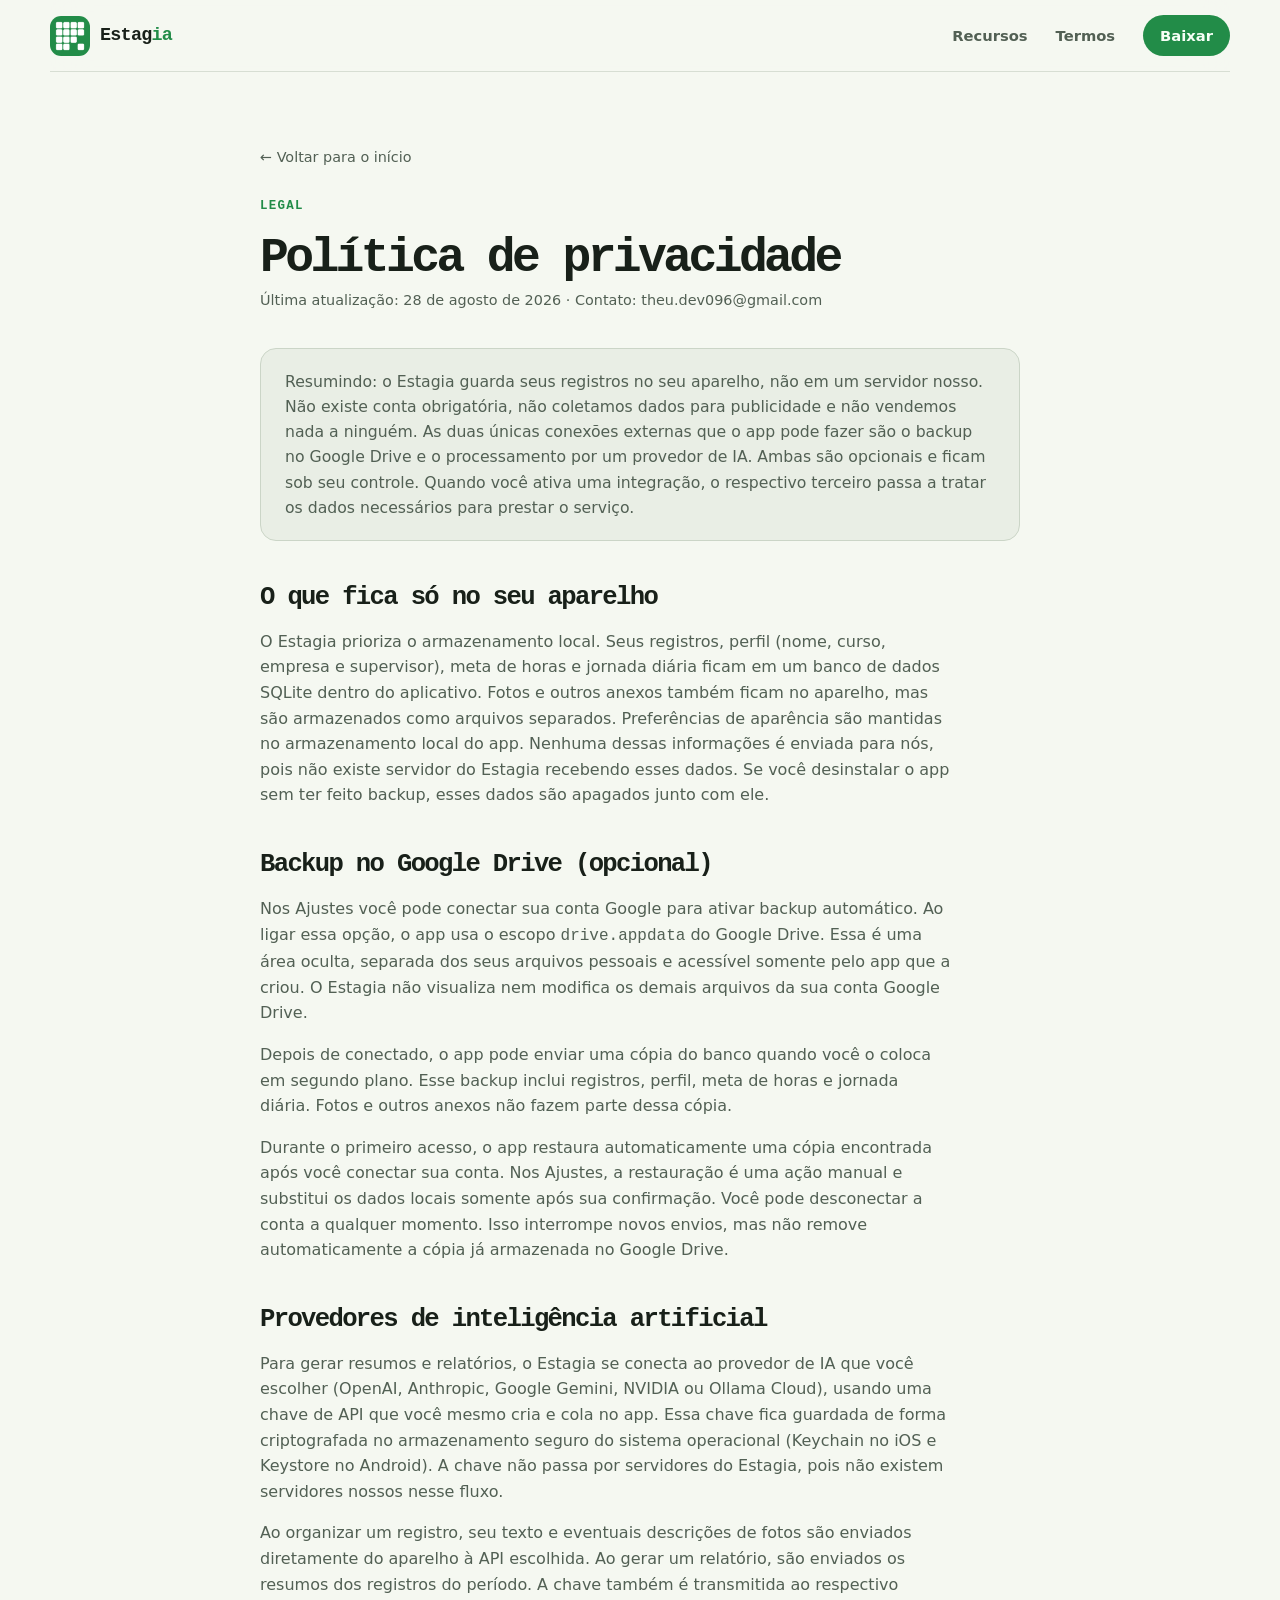
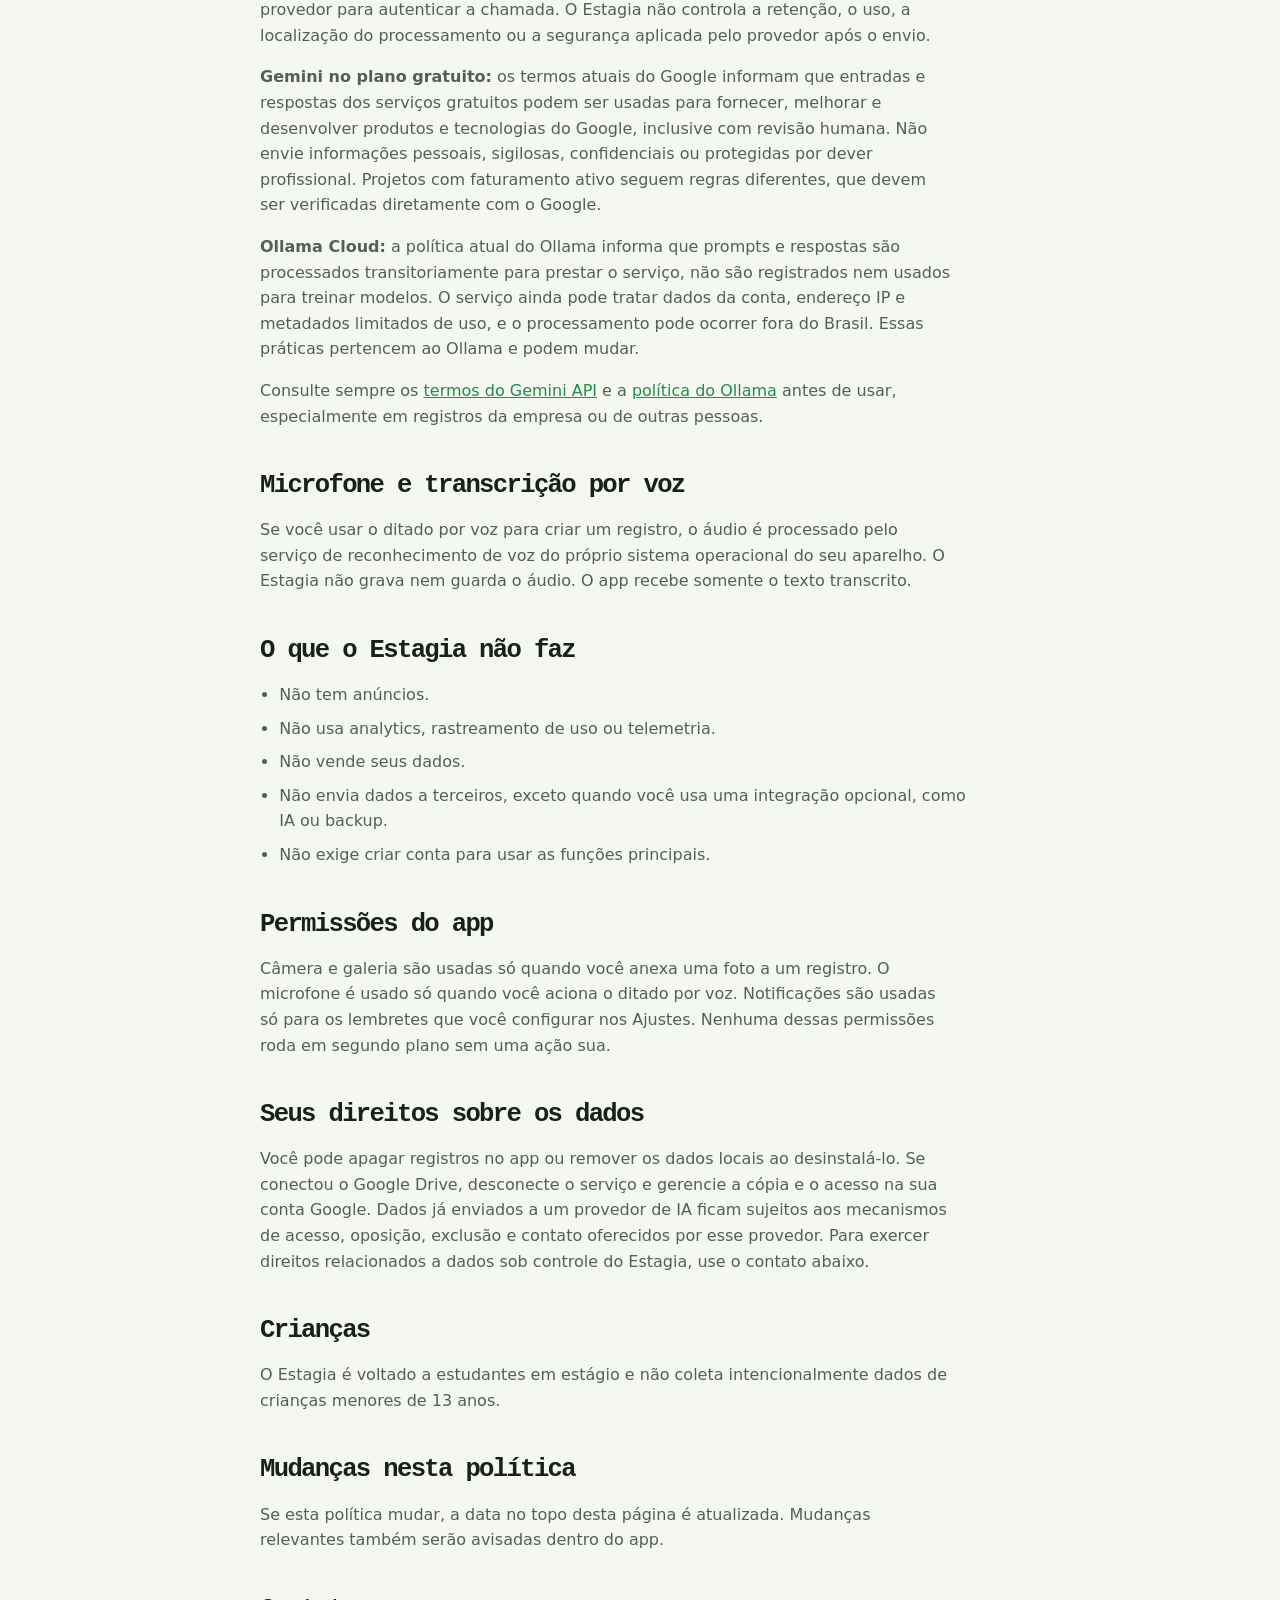
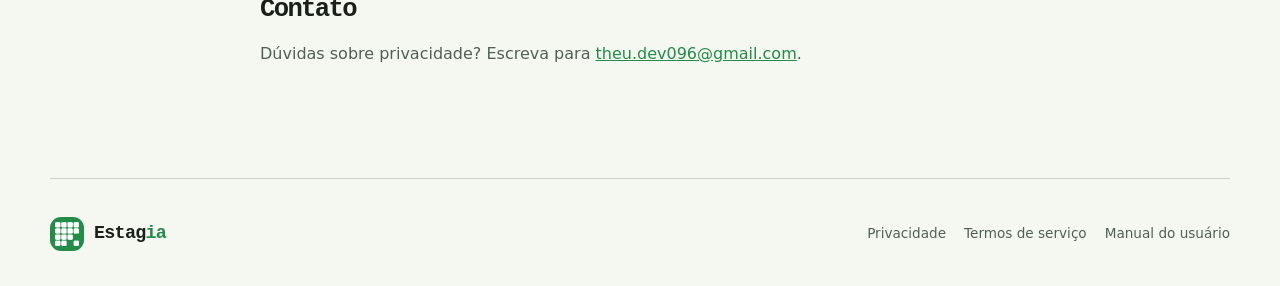
==== privacidade.html @ d01fb8dd "Publica site do Estagia" ====
<!doctype html>
<html lang="pt-BR">
  <head>
    <meta charset="utf-8" />
    <meta name="viewport" content="width=device-width, initial-scale=1" />
    <meta
      name="description"
      content="Política de privacidade do Estagia: o que fica no seu aparelho, o que o backup opcional no Google Drive faz e como funciona a integração com provedores de IA."
    />
    <meta name="theme-color" content="#228c48" />
    <title>Privacidade | Estagia</title>
    <link rel="icon" href="site-assets/app-icon.png" />
    <link rel="stylesheet" href="styles.css" />
    <script src="site.js" defer></script>
  </head>
  <body>
    <a class="skip-link" href="#conteudo">Ir para o conteúdo</a>

    <header class="site-header">
      <a class="brand" href="index.html" aria-label="Estagia, página inicial">
        <img src="site-assets/app-icon.png" width="40" height="40" alt="" />
        <span>Estag<span class="brand-accent">ia</span></span>
      </a>

      <nav aria-label="Navegação principal">
        <a href="index.html#recursos">Recursos</a>
        <a href="termos.html">Termos</a>
        <a class="nav-download" href="index.html#download" data-download>Baixar</a>
      </nav>
    </header>

    <main id="conteudo">
      <div class="legal-main">
        <a class="legal-back" href="index.html">← Voltar para o início</a>
        <p class="eyebrow">Legal</p>
        <h1>Política de privacidade</h1>
        <p class="legal-updated">Última atualização: 28 de agosto de 2026 · Contato: theu.dev096@gmail.com</p>

        <p class="legal-callout">
          Resumindo: o Estagia guarda seus registros no seu aparelho, não em um
          servidor nosso. Não existe conta obrigatória, não coletamos dados
          para publicidade e não vendemos nada a ninguém. As duas únicas
          conexões externas que o app pode fazer são o backup no Google Drive
          e o processamento por um provedor de IA. Ambas são opcionais e ficam
          sob seu controle. Quando você ativa uma integração, o respectivo
          terceiro passa a tratar os dados necessários para prestar o serviço.
        </p>

        <div class="legal-body">
          <h2>O que fica só no seu aparelho</h2>
          <p>
            O Estagia prioriza o armazenamento local. Seus registros, perfil
            (nome, curso, empresa e supervisor), meta de horas e jornada diária
            ficam em um banco de dados SQLite dentro do aplicativo. Fotos e
            outros anexos também ficam no aparelho, mas são armazenados como
            arquivos separados. Preferências de aparência são mantidas no
            armazenamento local do app. Nenhuma dessas informações é enviada
            para nós, pois não existe servidor do Estagia recebendo esses
            dados. Se você
            desinstalar o app sem ter feito backup, esses dados são apagados
            junto com ele.
          </p>

          <h2>Backup no Google Drive (opcional)</h2>
          <p>
            Nos Ajustes você pode conectar sua conta Google para ativar backup
            automático. Ao ligar essa opção, o app usa o escopo
            <code>drive.appdata</code> do Google Drive. Essa é uma área oculta,
            separada dos seus arquivos pessoais e acessível somente pelo app
            que a criou. O Estagia não visualiza nem modifica os demais
            arquivos da sua conta Google Drive.
          </p>
          <p>
            Depois de conectado, o app pode enviar uma cópia do banco quando
            você o coloca em segundo plano. Esse backup inclui registros,
            perfil, meta de horas e jornada diária. Fotos e outros anexos não
            fazem parte dessa cópia.
          </p>
          <p>
            Durante o primeiro acesso, o app restaura automaticamente uma cópia
            encontrada após você conectar sua conta. Nos Ajustes, a restauração
            é uma ação manual e substitui os dados locais somente após sua
            confirmação. Você pode desconectar a conta a qualquer momento.
            Isso interrompe novos envios, mas não remove automaticamente a
            cópia já armazenada no Google Drive.
          </p>

          <h2>Provedores de inteligência artificial</h2>
          <p>
            Para gerar resumos e relatórios, o Estagia se conecta ao provedor
            de IA que você escolher (OpenAI, Anthropic, Google Gemini,
            NVIDIA ou Ollama Cloud), usando uma chave de API que você mesmo
            cria e cola no app. Essa chave fica guardada de forma criptografada
            no armazenamento seguro do sistema operacional (Keychain no
            iOS e Keystore no Android). A chave não passa por servidores do
            Estagia, pois não existem servidores nossos nesse fluxo.
          </p>
          <p>
            Ao organizar um registro, seu texto e eventuais descrições de
            fotos são enviados diretamente do aparelho à API escolhida. Ao
            gerar um relatório, são enviados os resumos dos registros do
            período. A chave também é transmitida ao respectivo provedor para
            autenticar a chamada. O Estagia não controla a retenção, o uso, a
            localização do processamento ou a segurança aplicada pelo
            provedor após o envio.
          </p>
          <p>
            <strong>Gemini no plano gratuito:</strong> os termos atuais do
            Google informam que entradas e respostas dos serviços gratuitos
            podem ser usadas para fornecer, melhorar e desenvolver produtos e
            tecnologias do Google, inclusive com revisão humana. Não envie
            informações pessoais, sigilosas, confidenciais ou protegidas por
            dever profissional. Projetos com faturamento ativo seguem regras
            diferentes, que devem ser verificadas diretamente com o Google.
          </p>
          <p>
            <strong>Ollama Cloud:</strong> a política atual do Ollama informa
            que prompts e respostas são processados transitoriamente para
            prestar o serviço, não são registrados nem usados para treinar
            modelos. O serviço ainda pode tratar dados da conta, endereço IP e
            metadados limitados de uso, e o processamento pode ocorrer fora do
            Brasil. Essas práticas pertencem ao Ollama e podem mudar.
          </p>
          <p>
            Consulte sempre os
            <a href="https://ai.google.dev/gemini-api/terms">termos do Gemini API</a>
            e a <a href="https://ollama.com/privacy">política do Ollama</a>
            antes de usar, especialmente em registros da empresa ou de outras
            pessoas.
          </p>

          <h2>Microfone e transcrição por voz</h2>
          <p>
            Se você usar o ditado por voz para criar um registro, o áudio é
            processado pelo serviço de reconhecimento de voz do próprio
            sistema operacional do seu aparelho. O Estagia não grava nem
            guarda o áudio. O app recebe somente o texto transcrito.
          </p>

          <h2>O que o Estagia não faz</h2>
          <ul>
            <li>Não tem anúncios.</li>
            <li>Não usa analytics, rastreamento de uso ou telemetria.</li>
            <li>Não vende seus dados.</li>
            <li>Não envia dados a terceiros, exceto quando você usa uma integração opcional, como IA ou backup.</li>
            <li>Não exige criar conta para usar as funções principais.</li>
          </ul>

          <h2>Permissões do app</h2>
          <p>
            Câmera e galeria são usadas só quando você anexa uma foto a um
            registro. O microfone é usado só quando você aciona o ditado por
            voz. Notificações são usadas só para os lembretes que você
            configurar nos Ajustes. Nenhuma dessas permissões roda em segundo
            plano sem uma ação sua.
          </p>

          <h2>Seus direitos sobre os dados</h2>
          <p>
            Você pode apagar registros no app ou remover os dados locais ao
            desinstalá-lo. Se conectou o Google Drive, desconecte o serviço e
            gerencie a cópia e o acesso na sua conta Google. Dados já enviados
            a um provedor de IA ficam sujeitos aos mecanismos de acesso,
            oposição, exclusão e contato oferecidos por esse provedor. Para
            exercer direitos relacionados a dados sob controle do Estagia,
            use o contato abaixo.
          </p>

          <h2>Crianças</h2>
          <p>
            O Estagia é voltado a estudantes em estágio e não coleta
            intencionalmente dados de crianças menores de 13 anos.
          </p>

          <h2>Mudanças nesta política</h2>
          <p>
            Se esta política mudar, a data no topo desta página é atualizada.
            Mudanças relevantes também serão avisadas dentro do app.
          </p>

          <h2>Contato</h2>
          <p>
            Dúvidas sobre privacidade? Escreva para
            <a href="mailto:theu.dev096@gmail.com">theu.dev096@gmail.com</a>.
          </p>
        </div>
      </div>
    </main>

    <footer>
      <a class="brand brand-footer" href="index.html">
        <img src="site-assets/app-icon.png" width="34" height="34" alt="" />
        <span>Estag<span class="brand-accent">ia</span></span>
      </a>
      <div class="legal-footer-links">
        <a href="privacidade.html">Privacidade</a>
        <a href="termos.html">Termos de serviço</a>
        <a href="manual-usuario.pdf">Manual do usuário</a>
      </div>
    </footer>
  </body>
</html>
---- styles.css ----
:root {
  color-scheme: light dark;
  --bg: #f5f8f1;
  --surface: #e9eee5;
  --surface-strong: #dfe7da;
  --text: #182019;
  --muted: #526054;
  --line: #cbd5c7;
  --accent: #228c48;
  --accent-strong: #176a35;
  --accent-soft: #cfe8ce;
  --on-accent: #f7fff7;
  --shadow: 0 28px 80px rgb(44 77 48 / 0.16);
  --radius: 24px;
  --font-display: ui-monospace, "SFMono-Regular", "Cascadia Code", Consolas,
    monospace;
  --font-body: system-ui, -apple-system, BlinkMacSystemFont, "Segoe UI",
    sans-serif;
}

@media (prefers-color-scheme: dark) {
  :root {
    --bg: #0c100d;
    --surface: #171d18;
    --surface-strong: #202922;
    --text: #edf4ec;
    --muted: #aebbad;
    --line: #354237;
    --accent: #78dc87;
    --accent-strong: #5fcf73;
    --accent-soft: #173d24;
    --on-accent: #0a1a0d;
    --shadow: 0 28px 80px rgb(0 0 0 / 0.38);
  }
}

* {
  box-sizing: border-box;
}

html {
  scroll-behavior: smooth;
}

body {
  margin: 0;
  overflow-x: hidden;
  background: var(--bg);
  color: var(--text);
  font-family: var(--font-body);
  line-height: 1.6;
}

img {
  display: block;
  height: auto;
  max-width: 100%;
}

a {
  color: inherit;
}

.skip-link {
  position: fixed;
  top: 10px;
  left: 10px;
  z-index: 10;
  padding: 10px 14px;
  border-radius: 10px;
  background: var(--text);
  color: var(--bg);
  transform: translateY(-150%);
}

.skip-link:focus {
  transform: translateY(0);
}

.site-header {
  position: sticky;
  top: 0;
  z-index: 5;
  display: flex;
  width: min(1180px, calc(100% - 40px));
  min-height: 72px;
  margin: 0 auto;
  align-items: center;
  justify-content: space-between;
  border-bottom: 1px solid color-mix(in srgb, var(--line), transparent 28%);
  background: color-mix(in srgb, var(--bg), transparent 12%);
  backdrop-filter: blur(18px);
  -webkit-backdrop-filter: blur(18px);
}

.brand {
  display: inline-flex;
  align-items: center;
  gap: 10px;
  font-family: var(--font-display);
  font-size: 1.15rem;
  font-weight: 800;
  letter-spacing: -0.04em;
  text-decoration: none;
  white-space: nowrap;
}

.brand img {
  border-radius: 11px;
}

.brand-accent {
  color: var(--accent);
}

.mini-brand-mark {
  display: grid;
  grid-template-columns: repeat(4, 1fr);
  grid-template-rows: repeat(4, 1fr);
  width: 44px;
  height: 44px;
  gap: 3px;
  margin-bottom: 22px;
}

.mini-brand-mark span {
  border-radius: 3px;
  animation-name: estagia-pulse;
  animation-timing-function: ease-in-out;
  animation-iteration-count: infinite;
}

@keyframes estagia-pulse {
  0%,
  100% {
    background: color-mix(in srgb, var(--accent) 65%, var(--accent-soft));
  }
  25% {
    background: var(--accent);
  }
  50% {
    background: color-mix(in srgb, var(--accent) 65%, var(--accent-soft));
  }
  75% {
    background: color-mix(in srgb, var(--accent) 30%, var(--accent-soft));
  }
}

@media (prefers-reduced-motion: reduce) {
  .mini-brand-mark span {
    animation: none;
    background: color-mix(in srgb, var(--accent) 65%, var(--accent-soft));
  }
}

.eyebrow {
  color: var(--accent);
}

nav {
  display: flex;
  align-items: center;
  gap: 28px;
}

nav a {
  color: var(--muted);
  font-size: 0.92rem;
  font-weight: 650;
  text-decoration: none;
}

nav a:hover,
nav a:focus-visible {
  color: var(--text);
}

.nav-download {
  padding: 9px 17px;
  border-radius: 999px;
  background: var(--accent);
  color: var(--on-accent);
}

.nav-download:hover,
.nav-download:focus-visible {
  background: var(--accent-strong);
  color: var(--on-accent);
}

main {
  overflow: hidden;
}

.hero,
.capture-section,
.connected-section,
.privacy-section,
.download-section,
footer {
  width: min(1180px, calc(100% - 40px));
  margin-inline: auto;
}

.hero {
  display: grid;
  min-height: calc(100dvh - 72px);
  grid-template-columns: minmax(0, 1.04fr) minmax(360px, 0.96fr);
  align-items: center;
  gap: clamp(40px, 7vw, 110px);
  padding: clamp(52px, 8vh, 84px) 0 72px;
}

.eyebrow {
  margin: 0 0 18px;
  font-family: var(--font-display);
  font-size: 0.78rem;
  font-weight: 750;
  letter-spacing: 0.1em;
  text-transform: uppercase;
}

h1,
h2,
h3,
p {
  margin-top: 0;
}

h1,
h2,
h3 {
  text-wrap: balance;
}

h1 {
  max-width: 760px;
  margin-bottom: 22px;
  font-family: var(--font-display);
  font-size: clamp(3rem, 5vw, 3.8rem);
  line-height: 0.96;
  letter-spacing: -0.075em;
}

h2 {
  margin-bottom: 18px;
  font-family: var(--font-display);
  font-size: clamp(2.15rem, 4.5vw, 4.5rem);
  line-height: 1.02;
  letter-spacing: -0.065em;
}

h3 {
  margin-bottom: 10px;
  font-family: var(--font-display);
  font-size: clamp(1.55rem, 2.2vw, 2.4rem);
  line-height: 1.06;
  letter-spacing: -0.05em;
}

.hero-lead,
.capture-copy > p,
.section-heading p,
.privacy-statement p,
.privacy-detail,
.download-section > div > p {
  max-width: 58ch;
  color: var(--muted);
  font-size: clamp(1rem, 1.45vw, 1.18rem);
}

.privacy-detail a {
  color: var(--accent);
  white-space: nowrap;
}

.hero-lead {
  max-width: 52ch;
  margin-bottom: 30px;
}

.hero-actions {
  display: flex;
  flex-wrap: wrap;
  gap: 12px;
}

.button {
  display: inline-flex;
  min-height: 52px;
  align-items: center;
  justify-content: center;
  padding: 13px 22px;
  border: 1px solid transparent;
  border-radius: 999px;
  font-weight: 760;
  line-height: 1;
  text-decoration: none;
  transition: transform 180ms ease, background-color 180ms ease,
    border-color 180ms ease;
}

.button:hover {
  transform: translateY(-2px);
}

.button:active {
  transform: translateY(1px) scale(0.98);
}

.button:focus-visible,
a:focus-visible {
  outline: 3px solid color-mix(in srgb, var(--accent), transparent 35%);
  outline-offset: 4px;
}

.button-primary,
.button-download {
  background: var(--accent);
  color: var(--on-accent);
}

.button-primary:hover,
.button-download:hover {
  background: var(--accent-strong);
}

.button-secondary {
  border-color: var(--line);
  background: var(--surface);
}

.hero-visual {
  position: relative;
  display: grid;
  justify-items: center;
}

/* Mockups reais (montados no Photopea) — o corpo do aparelho, a sombra e a
   barra de status vem na propria imagem, entao nada de moldura em CSS aqui. */
.phone-mock {
  display: block;
  width: 100%;
  height: auto;
}

/* o mockup agora e o aparelho INTEIRO, nao um recorte com overflow:hidden —
   entao a altura e livre e o hero cresce junto se a viewport for baixa. */
.phone-mock-hero {
  width: min(350px, 78vw);
  transform: rotate(2.5deg);
}

.hero-note {
  position: absolute;
  right: -12px;
  bottom: 46px;
  display: grid;
  max-width: 200px;
  padding: 14px 16px;
  border: 1px solid var(--line);
  border-radius: 16px;
  background: var(--surface);
  box-shadow: var(--shadow);
  font-size: 0.86rem;
}

.hero-note span {
  color: var(--muted);
}

.capture-section {
  display: grid;
  grid-template-columns: minmax(0, 1fr) minmax(320px, 0.74fr);
  align-items: center;
  gap: clamp(48px, 9vw, 140px);
  padding: clamp(90px, 13vw, 170px) 0;
}

.capture-copy h2 {
  max-width: 720px;
}

.plain-list {
  display: grid;
  gap: 0;
  max-width: 540px;
  margin: 38px 0 0;
  padding: 0;
  list-style: none;
}

.plain-list li {
  padding: 15px 0;
  border-bottom: 1px solid var(--line);
  font-family: var(--font-display);
  font-weight: 700;
}

.mini-heatmap {
  display: grid;
  grid-template-columns: repeat(14, 1fr);
  gap: 3px;
  max-width: 380px;
  margin-top: 30px;
}

.mini-heatmap span {
  aspect-ratio: 1;
  border-radius: 3px;
  background: var(--surface-strong);
  animation-name: estagia-cell-pulse;
  animation-timing-function: ease-in-out;
  animation-iteration-count: infinite;
}

@keyframes estagia-cell-pulse {
  0%,
  100% {
    filter: brightness(0.82);
  }
  25% {
    filter: brightness(1.18);
  }
  50% {
    filter: brightness(0.82);
  }
  75% {
    filter: brightness(0.58);
  }
}

@media (prefers-reduced-motion: reduce) {
  .mini-heatmap span {
    animation: none;
  }
}

.mini-heatmap span[data-level="1"] {
  background: color-mix(in srgb, var(--accent) 35%, var(--surface-strong));
}

.mini-heatmap span[data-level="2"] {
  background: color-mix(in srgb, var(--accent) 60%, var(--surface-strong));
}

.mini-heatmap span[data-level="3"] {
  background: color-mix(in srgb, var(--accent) 82%, var(--surface-strong));
}

.mini-heatmap span[data-level="4"] {
  background: var(--accent);
}

.capture-visual {
  display: grid;
  justify-items: center;
}

/* sem rotate: este mockup ja vem inclinado em 3D */
.phone-mock-dark {
  width: min(420px, 88vw);
}

.connected-section {
  padding: clamp(90px, 12vw, 160px) 0;
}

.section-heading {
  max-width: 760px;
  margin-bottom: 54px;
}

.connected-grid {
  display: grid;
  grid-template-columns: minmax(0, 1.38fr) minmax(300px, 0.62fr);
  gap: 20px;
}

.visual-feature {
  --feature-copy-bg: var(--surface);
  position: relative;
  min-height: 690px;
  overflow: hidden;
  border: 1px solid var(--line);
  border-radius: var(--radius);
  background: var(--surface);
}

.feature-copy {
  position: relative;
  z-index: 2;
  padding: clamp(28px, 4vw, 48px);
  padding-bottom: clamp(64px, 7vw, 92px);
  color: var(--text);
  background: linear-gradient(
    180deg,
    var(--feature-copy-bg) 0%,
    color-mix(in srgb, var(--feature-copy-bg), transparent 4%) 72%,
    transparent 100%
  );
}

.feature-copy p {
  max-width: 48ch;
  color: var(--muted);
}

/* os mockups dos recursos: mesma ancoragem de antes, sem moldura em CSS */
.phone-mock-report {
  position: absolute;
  left: 50%;
  bottom: -130px;
  width: min(320px, 76%);
  transform: translateX(-50%);
}

.map-previews {
  position: absolute;
  right: clamp(20px, 3vw, 38px);
  bottom: -150px;
  display: grid;
  width: calc(100% - clamp(40px, 6vw, 76px));
  grid-template-columns: repeat(2, minmax(0, 1fr));
  gap: 14px;
  align-items: start;
}

.map-previews .phone-mock {
  width: 100%;
}

.map-previews .map-previews .map-previews .map-previews .feature-report {
  --feature-copy-bg: var(--accent-soft);
  container-type: inline-size;
  background: var(--accent-soft);
}

.report-note {
  position: absolute;
  top: 300px;
  left: clamp(28px, 5vw, 48px);
  z-index: 1;
  display: none;
  max-width: 280px;
}

.report-note::before {
  display: block;
  width: 42px;
  height: 3px;
  margin-bottom: 16px;
  border-radius: 999px;
  background: var(--accent);
  content: "";
}

.report-note span {
  display: block;
  margin-bottom: 14px;
  color: var(--accent);
  font-family: var(--font-display);
  font-size: 0.72rem;
  font-weight: 800;
  letter-spacing: 0.08em;
  line-height: 1.25;
  text-transform: uppercase;
}

.report-note strong {
  display: block;
  margin-bottom: 14px;
  color: var(--text);
  font-family: var(--font-display);
  font-size: clamp(1.15rem, 2.2vw, 1.55rem);
  line-height: 1.22;
  letter-spacing: -0.04em;
}

.report-note p {
  margin: 0;
  color: var(--muted);
  font-size: 0.9rem;
  line-height: 1.55;
}

@container (min-width: 600px) {
  .report-note {
    display: block;
  }
}

.privacy-section {
  display: grid;
  grid-template-columns: 1fr 0.55fr;
  gap: clamp(40px, 8vw, 120px);
  align-items: end;
  padding: clamp(90px, 13vw, 170px) 0;
}

.privacy-statement {
  display: grid;
  grid-template-columns: auto 1fr;
  gap: 26px;
  align-items: start;
}

.privacy-statement img {
  border-radius: 20px;
}

.privacy-detail {
  margin-bottom: 8px;
}

.download-section {
  padding: 0 0 clamp(90px, 10vw, 130px);
}

.download-section > div {
  display: grid;
  min-height: 470px;
  place-items: center;
  align-content: center;
  padding: clamp(36px, 7vw, 80px);
  border-radius: var(--radius);
  background: var(--accent);
  color: var(--on-accent);
  text-align: center;
}

.download-section h2 {
  max-width: 760px;
}

.download-section > div > p {
  color: color-mix(in srgb, var(--on-accent), transparent 12%);
}

.button-download {
  margin-top: 14px;
  background: #f1f8f0;
  color: #154b29;
}

.button-download:hover {
  background: #deeedf;
}

.download-note {
  min-height: 1.6em;
  margin: 14px 0 0;
  font-size: 0.9rem;
}

footer {
  display: flex;
  flex-wrap: wrap;
  min-height: 110px;
  align-items: center;
  justify-content: space-between;
  gap: 12px 24px;
  padding-block: 20px;
  border-top: 1px solid var(--line);
  color: var(--muted);
}

footer p {
  margin: 0;
  font-size: 0.9rem;
}

.brand-footer {
  color: var(--text);
}

[data-reveal] {
  opacity: 0;
  transform: translateY(24px);
  transition: opacity 700ms cubic-bezier(0.16, 1, 0.3, 1),
    transform 700ms cubic-bezier(0.16, 1, 0.3, 1);
}

[data-reveal].is-visible {
  opacity: 1;
  transform: translateY(0);
}

@media (max-width: 820px) {
  .site-header {
    width: min(100% - 28px, 1180px);
  }

  nav a:not(.nav-download) {
    display: none;
  }

  .hero,
  .capture-section,
  .privacy-section {
    grid-template-columns: 1fr;
  }

  .hero {
    min-height: auto;
    padding-top: 56px;
  }

  h1 {
    font-size: clamp(2.7rem, 13vw, 3.8rem);
  }

  .hero-visual {
    margin-top: 20px;
  }

  .hero-note {
    right: 0;
  }

  .capture-section {
    gap: 54px;
  }

  .connected-grid {
    grid-template-columns: 1fr;
  }

  .visual-feature {
    min-height: 640px;
  }

  .privacy-section {
    align-items: start;
  }
}

@media (max-width: 520px) {
  .hero,
  .capture-section,
  .connected-section,
  .privacy-section,
  .download-section,
  footer {
    width: min(100% - 28px, 1180px);
  }

  .brand {
    font-size: 1rem;
  }

  .hero-actions {
    display: grid;
  }

  .button {
    width: 100%;
  }

  .hero-note {
    display: none;
  }

  .privacy-statement {
    grid-template-columns: 1fr;
  }

  .privacy-statement img {
    width: 68px;
    height: 68px;
  }

  .visual-feature {
    min-height: 590px;
  }

  .phone-mock-report {
    width: calc(100% - 56px);
  }

  .map-previews {
    right: 12px;
    bottom: -72px;
    width: calc(100% - 24px);
    gap: 8px;
  }

  .map-previews .phone-mock {
    width: 100%;
  }

  footer {
    align-items: flex-start;
    flex-direction: column;
    justify-content: center;
  }
}

@media (prefers-reduced-motion: reduce) {
  html {
    scroll-behavior: auto;
  }

  *,
  *::before,
  *::after {
    animation-duration: 0.01ms !important;
    animation-iteration-count: 1 !important;
    transition-duration: 0.01ms !important;
  }

  [data-reveal] {
    opacity: 1;
    transform: none;
  }
}

@media (prefers-reduced-transparency: reduce) {
  .site-header {
    background: var(--bg);
    backdrop-filter: none;
    -webkit-backdrop-filter: none;
  }
}

/* Legal / manual pages (privacidade.html, termos.html) */

.legal-main {
  width: min(760px, calc(100% - 40px));
  margin: 0 auto;
  padding: clamp(48px, 8vh, 84px) 0 96px;
}

.legal-back {
  display: inline-flex;
  align-items: center;
  gap: 6px;
  margin-bottom: 28px;
  color: var(--muted);
  font-size: 0.9rem;
  text-decoration: none;
}

.legal-back:hover,
.legal-back:focus-visible {
  color: var(--text);
}

.legal-main h1 {
  max-width: none;
  font-size: clamp(2.2rem, 4vw, 3rem);
  margin-bottom: 8px;
}

.legal-updated {
  margin-bottom: 36px;
  color: var(--muted);
  font-size: 0.9rem;
}

.legal-callout {
  margin-bottom: 40px;
  padding: 20px 24px;
  border: 1px solid var(--line);
  border-radius: 16px;
  background: var(--surface);
  color: var(--muted);
  font-size: 0.98rem;
}

.legal-body h2 {
  margin-top: 44px;
  font-size: clamp(1.3rem, 2vw, 1.6rem);
}

.legal-body p,
.legal-body li {
  max-width: 68ch;
  color: var(--muted);
  font-size: 1rem;
}

.legal-body ul {
  margin: 0;
  padding-left: 1.2em;
}

.legal-body li {
  margin-bottom: 8px;
}

.legal-body li:last-child {
  margin-bottom: 0;
}

.legal-body a {
  color: var(--accent);
}

.legal-footer-links {
  display: flex;
  flex-wrap: wrap;
  gap: 6px 18px;
}

.legal-footer-links a {
  color: var(--muted);
  font-size: 0.85rem;
  text-decoration: none;
}

.legal-footer-links a:hover,
.legal-footer-links a:focus-visible {
  color: var(--text);
}
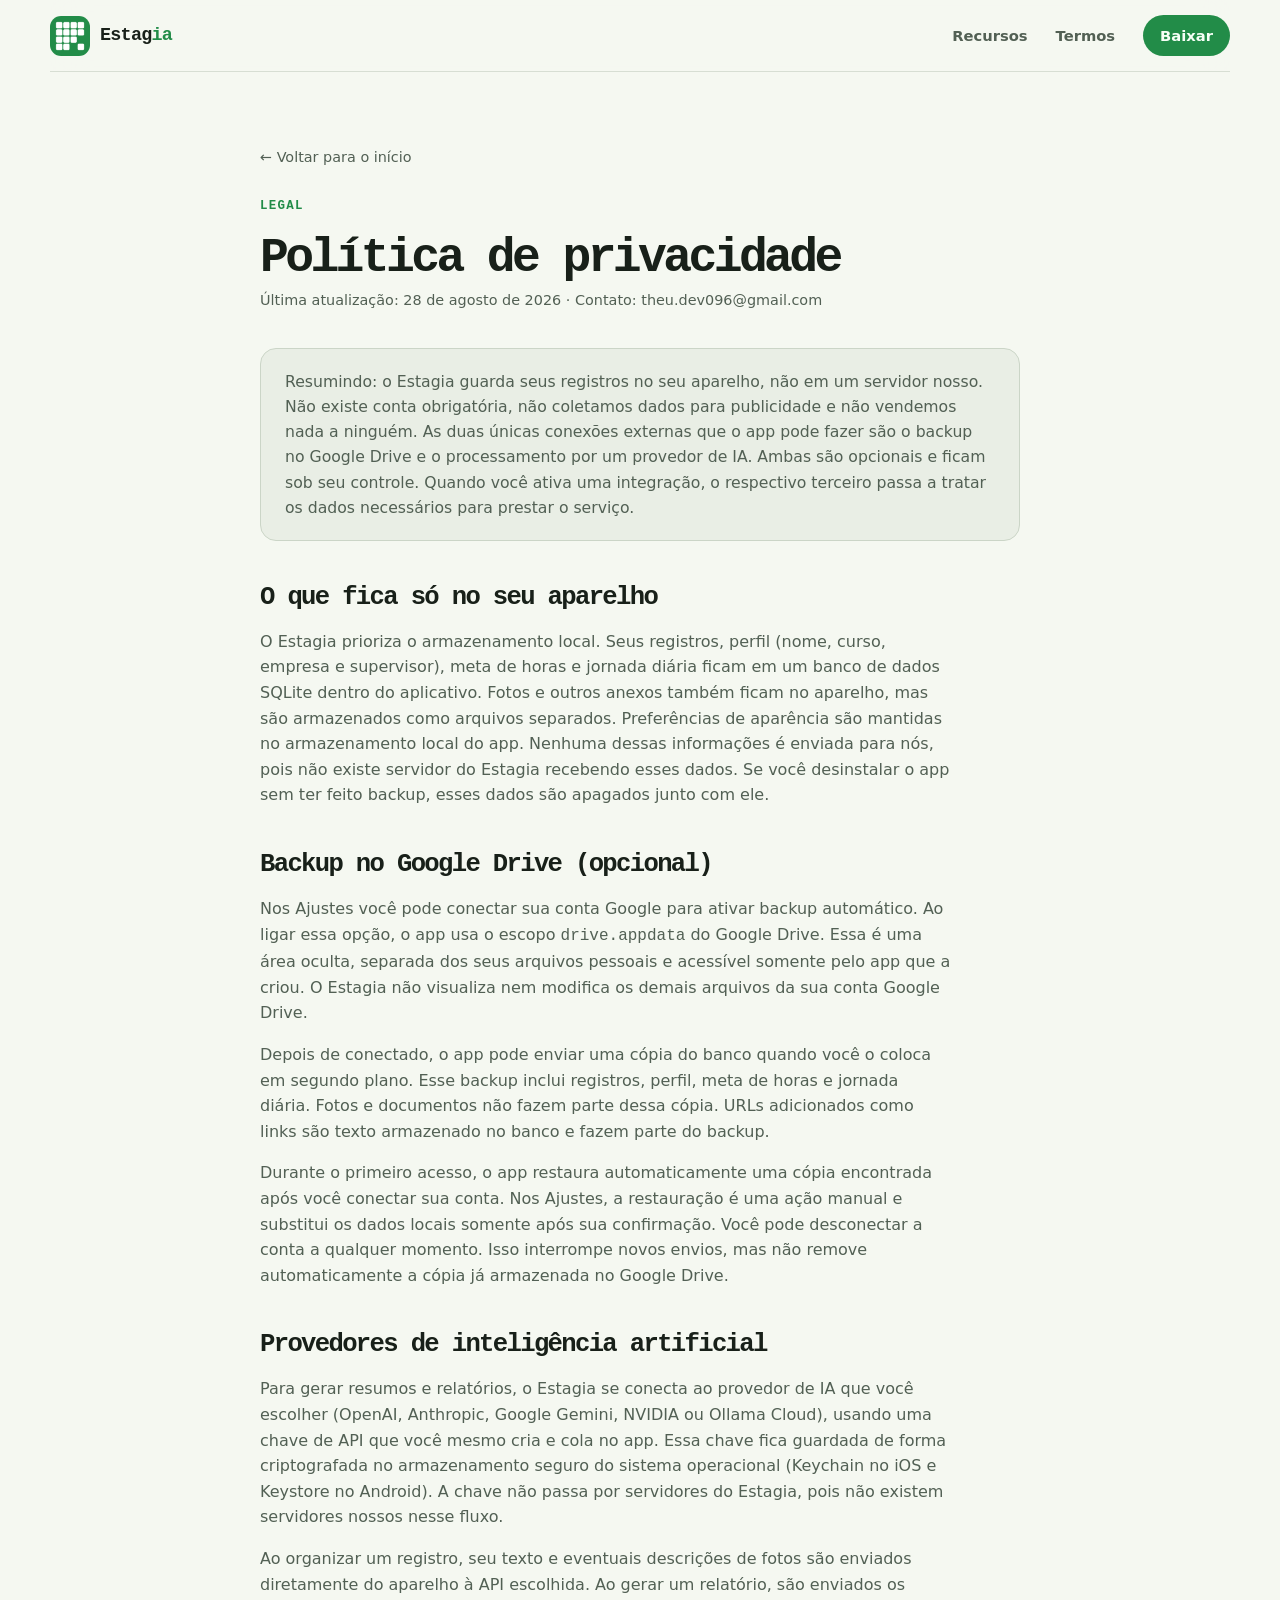
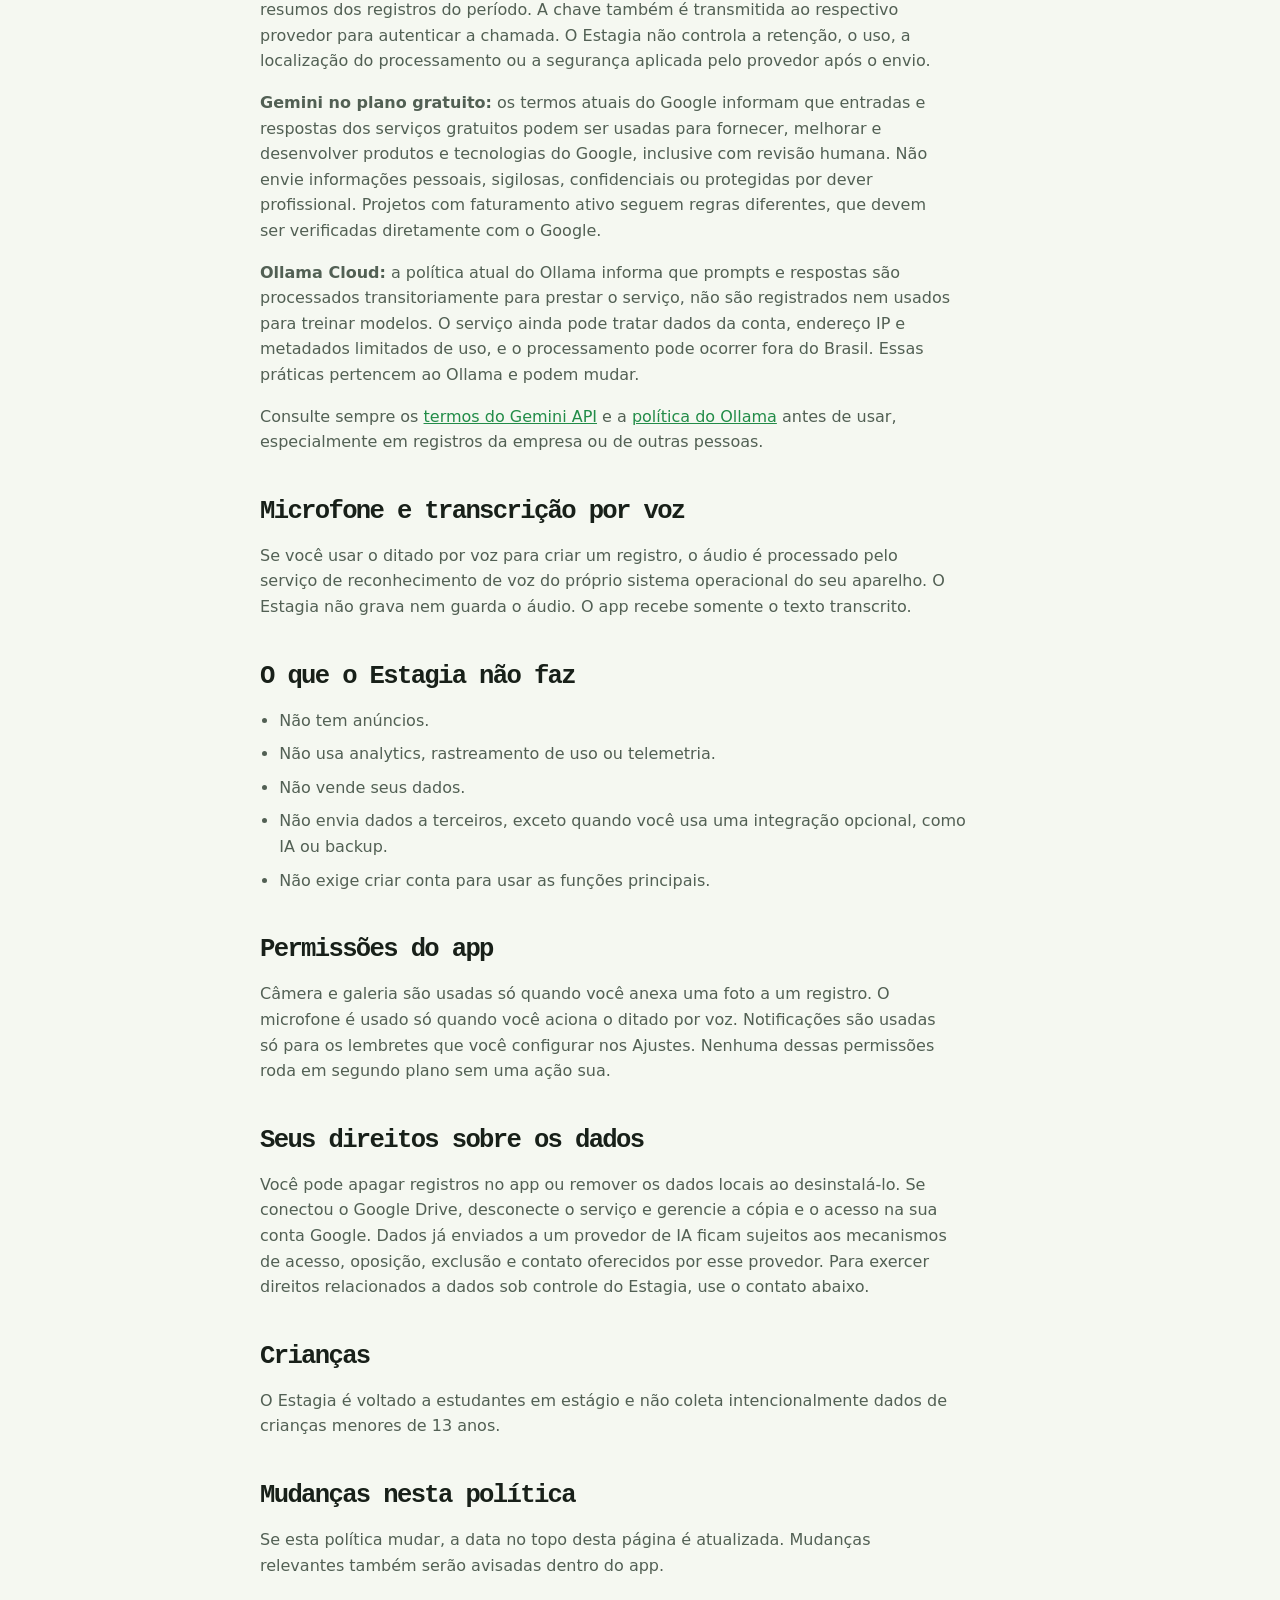
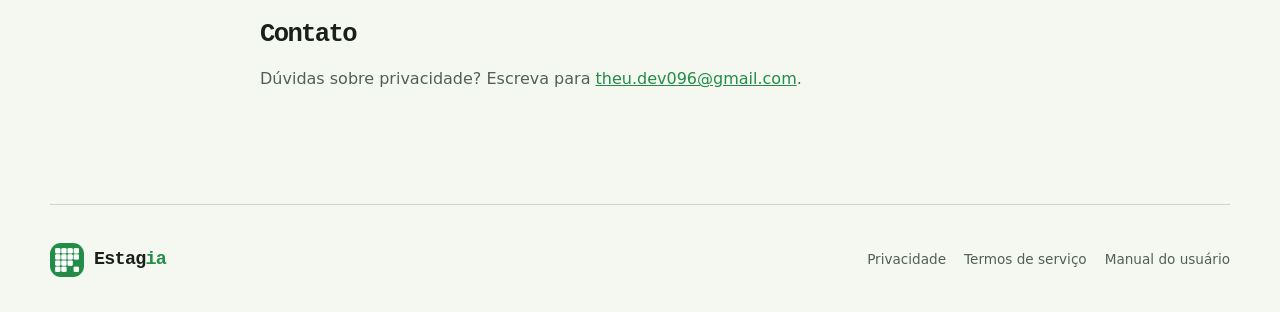
==== commit f6029ebd: "docs: clarify link backup coverage" ====
--- a/privacidade.html
+++ b/privacidade.html
@@ -73,8 +73,9 @@
           <p>
             Depois de conectado, o app pode enviar uma cópia do banco quando
             você o coloca em segundo plano. Esse backup inclui registros,
-            perfil, meta de horas e jornada diária. Fotos e outros anexos não
-            fazem parte dessa cópia.
+            perfil, meta de horas e jornada diária. Fotos e documentos não
+            fazem parte dessa cópia. URLs adicionados como links são
+            texto armazenado no banco e fazem parte do backup.
           </p>
           <p>
             Durante o primeiro acesso, o app restaura automaticamente uma cópia
